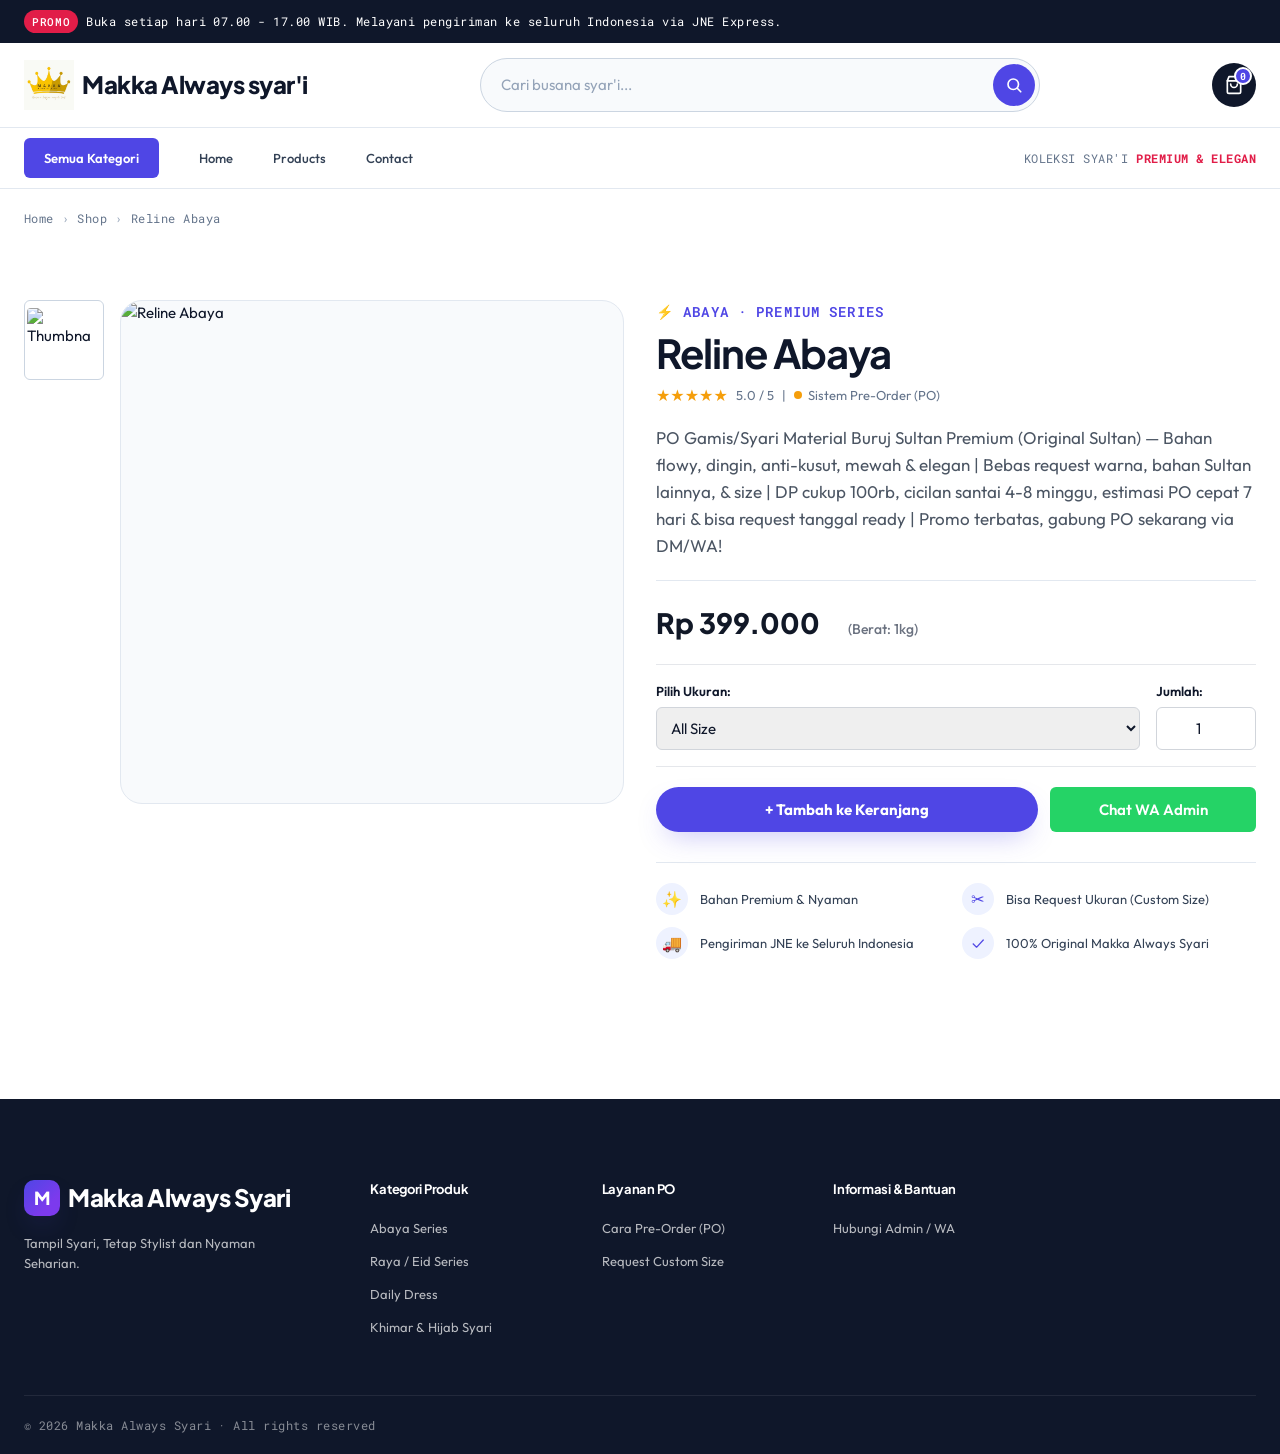
==== detailProduct.html @ d55c7626 "first" ====
<!doctype html>
<html lang="id">

<head>
  <meta charset="utf-8" />
  <meta name="viewport" content="width=device-width, initial-scale=1" />
  <title>Detail Produk — Makka Always Syari</title>
  <meta name="description" content="Koleksi busana syar'i premium dari Makka Always Syari." />
  <meta name="theme-color" content="#4F46E5" />
  <link rel="shortcut icon" href="assets/img/logo.jpg" type="image/x-icon">
  <link rel="preconnect" href="https://fonts.googleapis.com" />
  <link rel="preconnect" href="https://fonts.gstatic.com" crossorigin />
  <link rel="stylesheet"
    href="https://fonts.googleapis.com/css2?family=Plus+Jakarta+Sans:wght@500;600;700;800&family=Outfit:wght@400;500;600;700&family=Roboto+Mono:wght@400;500&display=swap" />
  <link rel="stylesheet" href="assets/css/styles.css" />
</head>

<body>
  <a class="skip-link" href="#main">Skip to content</a>

  <!-- Top utility strip -->
  <div class="utility">
    <div class="container">
      <span class="promo">
        <span class="tag">PROMO</span>
        Buka setiap hari 07.00 - 17.00 WIB. Melayani pengiriman ke seluruh Indonesia via JNE Express.
      </span>
    </div>
  </div>

  <!-- Header -->
  <header class="site-header">
    <div class="container">
      <a href="index.html" class="brand">
        <img src="assets/img/logo.jpg" alt="Logo" style="width: 50px;">
        Makka Always syar'i
      </a>

      <form class="search" role="search" onsubmit="event.preventDefault();">
        <input type="text" placeholder="Cari busana syar'i..." aria-label="Search" />
        <button type="submit" aria-label="Search">
          <svg width="18" height="18" viewBox="0 0 24 24" fill="none" stroke="currentColor" stroke-width="2.2"
            stroke-linecap="round">
            <circle cx="11" cy="11" r="7" />
            <path d="M21 21l-4.3-4.3" />
          </svg>
        </button>
      </form>

      <div class="icon-row">
        <a href="cart.html" class="icon-btn icon-btn--cart" aria-label="Cart">
          <svg width="20" height="20" viewBox="0 0 24 24" fill="none" stroke="currentColor" stroke-width="2"
            stroke-linecap="round" stroke-linejoin="round">
            <path d="M6 2l-2 5v13a2 2 0 0 0 2 2h12a2 2 0 0 0 2-2V7l-2-5z" />
            <path d="M4 7h16" />
            <path d="M16 11a4 4 0 0 1-8 0" />
          </svg>
          <span class="count">0</span>
        </a>
        <button class="nav-toggle" aria-label="Open menu" aria-expanded="false">≡</button>
      </div>
    </div>
  </header>

  <nav class="nav-bar" aria-label="Primary">
    <div class="container">
      <a href="shop.html" class="all-cats">Semua Kategori</a>
      <div class="main-nav">
        <a href="index.html">Home</a>
        <a href="shop.html">Products</a>
        <a href="contact.html">Contact</a>
      </div>
      <span class="nav-cta">KOLEKSI SYAR'I <strong>PREMIUM &amp; ELEGAN</strong></span>
    </div>
  </nav>

  <div class="drawer" id="drawer" aria-hidden="true">
    <div class="drawer-head">
      <a href="index.html" class="brand">Makka Always Syari</a>
      <button class="drawer-close">Close ✕</button>
    </div>
    <a href="index.html">Home</a><a href="shop.html">Products</a><a href="contact.html">Contact</a>
  </div>

  <main id="main">
    <div class="container">
      <div class="crumbs" style="padding-top: var(--s5)">
        <a href="index.html">Home</a> <span class="sep">›</span>
        <a href="shop.html">Shop</a> <span class="sep">›</span>
        <span id="pdpBreadcrumb">Detail Produk</span>
      </div>

      <section class="product-detail" style="display: grid; grid-template-columns: repeat(auto-fit, minmax(300px, 1fr)); gap: 32px; margin-top: 20px;">

        <!-- GALERI FOTO -->
        <div class="gallery">
          <div class="gallery-thumbs" id="pdpThumbs" style="margin-bottom: 12px;">
            <button class="is-active" style="border:1px solid #cbd5e1; background:none; padding:2px; border-radius:6px; cursor:pointer;">
              <img id="thumbImg" src="https://placehold.co/200x200/e2e8f0/475569?text=Makka" alt="Thumbnail" style="width: 64px; height: 64px; object-fit: cover; border-radius: 4px;" />
            </button>
          </div>
          <figure class="gallery-main" style="margin:0;">
            <img id="pdpMainImg" src="https://placehold.co/600x800/e2e8f0/475569?text=Makka+Syari" alt="Produk" style="width: 100%; max-height: 550px; object-fit: cover; border-radius: 8px;" />
          </figure>
        </div>

        <!-- INFORMASI PRODUK -->
        <div class="pdp-info">
          <span class="pdp-cat" id="pdpCategory" style="font-weight: 600; color: #4F46E5; font-size: 14px;">⚡ Busana Syar'i · Premium Series</span>
          <h1 id="pdpTitle" style="margin: 8px 0;">Nama Produk</h1>

          <div class="rating-row" style="display: flex; align-items: center; gap: 8px; margin-bottom: 16px;">
            <span style="color: #f59e0b; font-size: 16px">★★★★★</span>
            <span>5.0 / 5</span>
            <span>|</span>
            <span id="pdpStatus" style="display:inline-flex; align-items:center; gap:6px;">
              Pilihan Terbaik
            </span>
          </div>

          <p class="desc" id="pdpDesc" style="line-height: 1.6; color: #4b5563; margin-bottom: 16px;">Deskripsi produk...</p>

          <div class="price-row" style="margin-bottom: 20px;">
            <span class="now" id="pdpPrice" style="font-size: 28px; font-weight: 800; color: #111827;">Rp 0</span>
            <span id="pdpWeight" style="display: inline-block; margin-left: 12px; font-size: 14px; color: #6b7280; font-weight: 500;">(Berat: 1 kg)</span>
          </div>

          <!-- OPSI PILIHAN PRODUK (SIZE, COLOR, QTY) -->
          <div class="pdp-options" style="border-top: 1px solid #e5e7eb; border-bottom: 1px solid #e5e7eb; padding: 16px 0; margin-bottom: 20px;">
            <div style="display: flex; gap: 16px; flex-wrap: wrap;">
              <!-- Size -->
              <div style="flex: 1; min-width: 120px;">
                <label for="sizeSelect" style="display: block; font-weight: 600; font-size: 13px; margin-bottom: 6px;">Pilih Ukuran:</label>
                <select id="sizeSelect" style="width: 100%; padding: 10px; border-radius: 6px; border: 1px solid #d1d5db;">
                  <option value="All Size">All Size</option>
                  <option value="XS">XS</option>
                  <option value="S">S</option>
                  <option value="M">M</option>
                  <option value="L">L</option>
                  <option value="XL">XL</option>
                  <option value="XXL">XXL</option>
                  <option value="Request Custom Size">Request Custom Size</option>
                </select>
              </div>

              <!-- Qty -->
              <div style="width: 100px;">
                <label for="qtyInput" style="display: block; font-weight: 600; font-size: 13px; margin-bottom: 6px;">Jumlah:</label>
                <input type="number" id="qtyInput" value="1" min="1" max="99" style="width: 100%; padding: 9px; border-radius: 6px; border: 1px solid #d1d5db; text-align: center;">
              </div>
            </div>
          </div>

          <!-- TOMBOL AKSI / KERANJANG & WA -->
          <div class="pdp-cta" style="display: flex; gap: 12px; flex-wrap: wrap;">
            <button id="btnAddToCart" class="btn btn--indigo" style="flex: 2; padding: 14px; font-weight: 700; cursor: pointer;">
              + Tambah ke Keranjang
            </button>
            <a href="#" id="btnDirectWA" target="_blank" class="btn" style="flex: 1; min-width: 140px; text-align: center; padding: 14px; background-color: #25D366; color: white; border-radius: 6px; font-weight: 600; text-decoration: none;">
              Chat WA Admin
            </a>
          </div>

          <!-- KEUNGGULAN PRODUK -->
          <div class="pdp-features" style="margin-top: 30px; display: grid; grid-template-columns: 1fr 1fr; gap: 12px; font-size: 13px; color: #374151;">
            <div class="pf"><span class="ic">✨</span><span>Bahan Premium &amp; Nyaman</span></div>
            <div class="pf"><span class="ic">✂️</span><span>Bisa Request Ukuran (Custom Size)</span></div>
            <div class="pf"><span class="ic">🚚</span><span>Pengiriman JNE ke Seluruh Indonesia</span></div>
            <div class="pf"><span class="ic">✓</span><span>100% Original Makka Always Syari</span></div>
          </div>
        </div>

      </section>
    </div>
  </main>

  <!-- FOOTER -->
  <footer class="site-footer" style="margin-top: 60px;">
    <div class="container">
      <div class="footer-grid">
        <div class="footer-brand">
          <div class="mark"><span class="brand-mark">M</span> Makka Always Syari</div>
          <p>Tampil Syari, Tetap Stylist dan Nyaman Seharian.</p>
        </div>
        <div class="footer-col">
          <h4>Kategori Produk</h4>
          <ul>
            <li><a href="shop.html">Abaya Series</a></li>
            <li><a href="shop.html">Raya / Eid Series</a></li>
            <li><a href="shop.html">Daily Dress</a></li>
            <li><a href="shop.html">Khimar &amp; Hijab Syari</a></li>
          </ul>
        </div>
        <div class="footer-col">
          <h4>Layanan PO</h4>
          <ul>
            <li><a href="#">Cara Pre-Order (PO)</a></li>
            <li><a href="#">Request Custom Size</a></li>
          </ul>
        </div>
        <div class="footer-col">
          <h4>Informasi &amp; Bantuan</h4>
          <ul>
            <li><a href="contact.html">Hubungi Admin / WA</a></li>
          </ul>
        </div>
      </div>
      <div class="footer-bottom">
        <span>© 2026 Makka Always Syari · All rights reserved</span>
      </div>
    </div>
  </footer>

  <script src="assets/js/products.js"></script>
  <script src="assets/js/cart.js"></script>
  <script src="assets/js/main.js" defer></script>

  <script>
    let currentProdData = null;

    function renderProductDetails(prod) {
      if (!prod) return;
      currentProdData = prod;

      // 1. Title & Breadcrumb
      document.title = `${prod.nama_series} — Makka Always Syari`;
      const breadcrumb = document.getElementById('pdpBreadcrumb');
      if (breadcrumb) breadcrumb.innerText = prod.nama_series;

      // 2. Foto Utama & Thumbnail
      const imgUrl = convertDriveUrl(prod.foto);
      const mainImg = document.getElementById('pdpMainImg');
      const thumbImg = document.getElementById('thumbImg');
      if (mainImg) {
        mainImg.src = imgUrl;
        mainImg.alt = prod.nama_series;
      }
      if (thumbImg) {
        thumbImg.src = imgUrl;
      }

      // 3. Nama, Deskripsi, Harga & Berat
      const title = document.getElementById('pdpTitle');
      const cat = document.getElementById('pdpCategory');
      const desc = document.getElementById('pdpDesc');
      const price = document.getElementById('pdpPrice');
      const weight = document.getElementById('pdpWeight');

      if (title) title.innerText = prod.nama_series;
      if (cat) cat.innerText = `⚡ ${prod.kategori ? prod.kategori.toUpperCase() : 'ABAYA'} · Premium Series`;
      if (desc) desc.innerText = prod.deskripsi || "Busana syar'i bermaterial premium yang sangat nyaman, adem, dan anggun untuk dipakai aktivitas harian maupun acara spesial.";
      if (price) price.innerText = formatRupiah(prod.harga);
      if (weight) weight.innerText = `(Berat: ${prod.berat || '1kg'})`;

      // 4. Status PO / Ready
      const status = (prod.status_code || '').toLowerCase();
      const statusEl = document.getElementById('pdpStatus');
      if (statusEl) {
        if (status === 'po' || (prod.deskripsi && prod.deskripsi.toLowerCase().includes('po'))) {
          statusEl.innerHTML = `<span style="width:8px;height:8px;background:#f59e0b;border-radius:999px;display:inline-block"></span> Sistem Pre-Order (PO)`;
        } else {
          statusEl.innerHTML = `<span style="width:8px;height:8px;background:#10b981;border-radius:999px;display:inline-block"></span> Ready Stock`;
        }
      }

      // 5. Update Link Direct Chat WhatsApp
      const adminWA = "6282113145513";
      const textMessage = encodeURIComponent(`Halo Admin Makka Always Syari, saya tertarik dan ingin konsultasi/order produk *${prod.nama_series}* (${formatRupiah(prod.harga)}). Mohon info ketersediaannya. Terima kasih!`);
      const btnDirectWA = document.getElementById('btnDirectWA');
      if (btnDirectWA) {
        btnDirectWA.href = `https://wa.me/${adminWA}?text=${textMessage}`;
      }
    }

    function initProductDetail() {
      const urlParams = new URLSearchParams(window.location.search);
      const productId = urlParams.get('id') || '1';

      // 1. Ambil data produk seketika tanpa loading
      const products = getProductsSync();
      const found = products.find(p => String(p.id) === String(productId));

      if (found) {
        renderProductDetails(found);
      } else {
        document.querySelector('#main .container').innerHTML = `
          <div style="text-align:center; padding: 80px 0;">
            <h2>Maaf, Produk Tidak Ditemukan!</h2>
            <a href="shop.html" class="btn btn--indigo" style="margin-top:20px; display:inline-block;">Kembali ke Katalog</a>
          </div>
        `;
        return;
      }

      // 2. Background sync dari Google Sheets
      fetchProductsRealtime((freshList) => {
        const freshFound = freshList.find(p => String(p.id) === String(productId));
        if (freshFound) {
          renderProductDetails(freshFound);
        }
      });
    }

    // Tombol Tambah ke Keranjang
    document.getElementById('btnAddToCart').addEventListener('click', () => {
      if (!currentProdData) {
        alert("Data produk belum siap, silakan coba beberapa saat lagi.");
        return;
      }

      const selectedSize = document.getElementById('sizeSelect')?.value || 'All Size';
      const selectedQty = parseInt(document.getElementById('qtyInput')?.value) || 1;

      addToCart(currentProdData, selectedQty, selectedSize, 'Standard');
    });

    document.addEventListener('DOMContentLoaded', initProductDetail);
  </script>
</body>

</html>
---- assets/css/styles.css ----
/* =============================================================
   SPRYLO — Tech &amp; Gadgets Ecommerce HTML Template
   White surface · indigo primary · multi-color bento product cards
   ============================================================= */

/* ---------- Tokens ---------- */
:root {
  /* surfaces */
  --paper:        #FFFFFF;
  --bg:           #F8FAFC;
  --bg-soft:      #F1F5F9;
  --bg-deep:      #E2E8F0;

  /* ink */
  --ink:          #0F172A;
  --ink-soft:     #334155;
  --ink-mute:     #64748B;
  --ink-faint:    #94A3B8;

  /* primary indigo */
  --indigo:       #4F46E5;
  --indigo-deep:  #3730A3;
  --indigo-soft:  #EEF2FF;
  --indigo-line:  #C7D2FE;

  /* card colors (multi-color bento) */
  --card-blue:    #1E2A78;
  --card-blue-2:  #2B3FB7;
  --card-purple:  #7C3AED;
  --card-purple-2:#C026D3;
  --card-orange:  #F97316;
  --card-orange-2:#EA580C;
  --card-green:   #16A34A;
  --card-green-2: #15803D;
  --card-black:   #0A0A0A;

  /* support */
  --rose:         #E11D48;
  --emerald:      #10B981;
  --amber:        #F59E0B;
  --rule:         #E2E8F0;
  --rule-strong:  #CBD5E1;

  /* semantic */
  --accent:       var(--indigo);
  --accent-deep:  var(--indigo-deep);
  --accent-soft:  var(--indigo-soft);
  --fg:           var(--ink);
  --fg-soft:      var(--ink-soft);
  --fg-mute:      var(--ink-mute);

  /* type */
  --ff-display:   'Plus Jakarta Sans', system-ui, -apple-system, 'Segoe UI', sans-serif;
  --ff-body:      'Outfit', system-ui, -apple-system, 'Segoe UI', sans-serif;
  --ff-mono:      'Roboto Mono', ui-monospace, 'SF Mono', Menlo, monospace;

  --text-xs:      12px;
  --text-sm:      13px;
  --text-base:    15px;
  --text-md:      17px;
  --text-lg:      20px;
  --text-xl:      24px;
  --text-2xl:     32px;
  --text-3xl:     40px;
  --text-display: clamp(1.75rem, 1rem + 2.4vw, 3.25rem);
  --text-hero:    clamp(2rem, 1.2rem + 3vw, 3.75rem);

  /* spacing */
  --s1: 4px; --s2: 8px; --s3: 12px; --s4: 16px; --s5: 20px;
  --s6: 28px; --s7: 40px; --s8: 56px; --s9: 80px; --s10: 112px;

  /* layout */
  --container:    1280px;
  --container-pad: 24px;

  /* radii */
  --r-sm: 6px;
  --r:    14px;
  --r-lg: 22px;
  --r-xl: 28px;

  /* shadow */
  --shadow-sm:   0 1px 2px rgba(15,23,42,0.06);
  --shadow:      0 6px 18px -8px rgba(15,23,42,0.16), 0 2px 4px -2px rgba(15,23,42,0.06);
  --shadow-lg:   0 24px 60px -28px rgba(15,23,42,0.30), 0 8px 16px -10px rgba(15,23,42,0.08);
  --shadow-indigo: 0 12px 28px -10px rgba(79,70,229,0.35);

  /* motion */
  --ease: cubic-bezier(0.22, 1, 0.36, 1);
}

/* ---------- Reset ---------- */
*, *::before, *::after { box-sizing: border-box; }
html {
  scroll-behavior: smooth;
  -webkit-text-size-adjust: 100%;
  background: var(--paper);
  overflow-x: hidden;
  max-width: 100vw;
}
body {
  margin: 0;
  font-family: var(--ff-body);
  font-size: var(--text-base);
  line-height: 1.55;
  color: var(--fg);
  background: var(--paper);
  -webkit-font-smoothing: antialiased;
  text-rendering: optimizeLegibility;
  overflow-x: hidden;
  max-width: 100vw;
  position: relative;
}
h1, h2, h3, h4, h5 {
  margin: 0;
  font-family: var(--ff-display);
  font-weight: 700;
  letter-spacing: -0.02em;
  color: var(--fg);
}
p { margin: 0; }
img, svg { display: block; max-width: 100%; }
img { height: auto; }
a { color: inherit; text-decoration: none; transition: color 180ms var(--ease); }
a:hover { color: var(--indigo); }
button { font: inherit; border: 0; background: transparent; cursor: pointer; color: inherit; }
ul, ol { margin: 0; padding: 0; list-style: none; }
input, select, textarea { font: inherit; color: inherit; }
::selection { background: var(--indigo); color: var(--paper); }

.skip-link {
  position: absolute; top: -100px; left: var(--s4);
  background: var(--ink); color: var(--paper);
  padding: var(--s2) var(--s4); border-radius: var(--r-sm); z-index: 1000;
}
.skip-link:focus { top: var(--s4); }

/* ---------- Container ---------- */
.container {
  max-width: var(--container);
  margin: 0 auto;
  padding: 0 var(--container-pad);
  width: 100%;
}

/* ---------- Utility bar (top thin strip) ---------- */
.utility {
  background: var(--ink);
  color: var(--paper);
  font-family: var(--ff-mono);
  font-size: var(--text-xs);
  letter-spacing: 0.04em;
}
.utility .container {
  display: flex; justify-content: space-between; align-items: center;
  padding-top: 10px; padding-bottom: 10px;
  flex-wrap: wrap; gap: var(--s3);
}
.utility .promo { display: inline-flex; align-items: center; gap: var(--s2); }
.utility .promo .tag {
  background: var(--rose); padding: 3px 8px; border-radius: 999px;
  font-weight: 500; font-size: 11px; letter-spacing: 0.06em;
}
.utility .links { display: inline-flex; gap: var(--s5); color: rgba(255,255,255,0.7); }
.utility .links a:hover { color: var(--paper); }

/* ---------- Top header (logo + search + icons) ---------- */
.site-header {
  background: var(--paper);
  border-bottom: 1px solid var(--rule);
  position: sticky; top: 0; z-index: 60;
}
.site-header .container {
  display: grid;
  grid-template-columns: auto 1fr auto;
  gap: var(--s7);
  align-items: center;
  height: 84px;
}
.brand {
  display: inline-flex; align-items: center; gap: var(--s2);
  font-family: var(--ff-display);
  font-weight: 800; font-size: 24px;
  letter-spacing: -0.02em;
  color: var(--ink);
}
.brand-mark {
  width: 36px; height: 36px;
  border-radius: 10px;
  background: linear-gradient(135deg, var(--indigo), var(--card-purple) 70%);
  display: inline-grid; place-items: center;
  color: var(--paper); font-weight: 800; font-size: 18px;
  box-shadow: var(--shadow-indigo);
}

.search {
  position: relative;
  max-width: 560px; width: 100%;
  margin: 0 auto;
}
.search input {
  width: 100%;
  padding: 14px 56px 14px 20px;
  border: 1px solid var(--rule-strong);
  border-radius: 999px;
  background: var(--bg);
  font-size: var(--text-base);
  transition: border-color 180ms var(--ease), background 180ms var(--ease);
}
.search input::placeholder { color: var(--ink-faint); }
.search input:focus {
  outline: 0;
  background: var(--paper);
  border-color: var(--indigo);
  box-shadow: 0 0 0 4px rgba(79,70,229,0.12);
}
.search button {
  position: absolute; right: 5px; top: 50%;
  transform: translateY(-50%);
  width: 42px; height: 42px;
  background: var(--indigo); color: var(--paper);
  border-radius: 999px;
  display: grid; place-items: center;
  transition: background 180ms var(--ease);
}
.search button:hover { background: var(--indigo-deep); }

.icon-row { display: inline-flex; gap: var(--s2); align-items: center; }
.icon-btn {
  position: relative;
  width: 44px; height: 44px;
  border-radius: 999px;
  display: grid; place-items: center;
  color: var(--ink);
  background: var(--bg);
  transition: background 180ms var(--ease), color 180ms var(--ease);
}
.icon-btn:hover { background: var(--indigo-soft); color: var(--indigo); }
.icon-btn .count {
  position: absolute; top: 4px; right: 4px;
  min-width: 18px; height: 18px; padding: 0 4px;
  background: var(--indigo); color: var(--paper);
  font-family: var(--ff-mono); font-size: 10px; font-weight: 600;
  border-radius: 999px; display: grid; place-items: center;
  border: 2px solid var(--paper);
}
.icon-btn--cart { background: var(--ink); color: var(--paper); }
.icon-btn--cart:hover { background: var(--indigo); color: var(--paper); }

/* ---------- Category nav bar ---------- */
.nav-bar {
  background: var(--paper);
  border-bottom: 1px solid var(--rule);
  position: sticky; top: 84px; z-index: 55;
}
.nav-bar .container {
  display: flex; align-items: center; gap: var(--s7);
  height: 60px; flex-wrap: wrap;
}
.all-cats {
  display: inline-flex; align-items: center; gap: var(--s2);
  background: var(--indigo);
  color: var(--paper);
  padding: 10px 20px;
  border-radius: var(--r-sm);
  font-weight: 600; font-size: var(--text-sm);
  transition: background 180ms var(--ease);
}
.all-cats:hover { background: var(--indigo-deep); color: var(--paper); }
.main-nav { display: flex; gap: var(--s7); margin-right: auto; }
.main-nav a {
  font-weight: 500; font-size: var(--text-sm);
  color: var(--fg-soft);
  display: inline-flex; align-items: center; gap: var(--s1);
  padding: 6px 0;
}
.main-nav a[aria-current="page"] { color: var(--indigo); }
.main-nav a:hover { color: var(--indigo); }
.nav-cta {
  display: inline-flex; align-items: center; gap: var(--s2);
  font-family: var(--ff-mono); font-size: var(--text-xs);
  letter-spacing: 0.04em;
  color: var(--fg-mute);
}
.nav-cta strong { color: var(--rose); font-weight: 700; }
.nav-toggle {
  display: none; padding: 8px;
  font-size: 22px; color: var(--ink);
}

/* ---------- Buttons ---------- */
.btn {
  display: inline-flex; align-items: center; justify-content: center; gap: var(--s2);
  padding: 12px 22px;
  border-radius: 999px;
  font-family: var(--ff-body); font-weight: 600;
  font-size: var(--text-sm); line-height: 1;
  transition: background 180ms var(--ease), color 180ms var(--ease), transform 180ms var(--ease), box-shadow 180ms var(--ease);
  white-space: nowrap;
  border: 1px solid transparent;
  cursor: pointer;
}
.btn--indigo { background: var(--indigo); color: var(--paper); box-shadow: var(--shadow-indigo); }
.btn--indigo:hover { background: var(--indigo-deep); color: var(--paper); transform: translateY(-1px); }
.btn--ink { background: var(--ink); color: var(--paper); }
.btn--ink:hover { background: var(--indigo); color: var(--paper); }
.btn--paper { background: var(--paper); color: var(--ink); }
.btn--paper:hover { background: var(--ink); color: var(--paper); }
.btn--ghost { background: transparent; color: var(--ink); border-color: var(--rule-strong); }
.btn--ghost:hover { background: var(--ink); color: var(--paper); border-color: var(--ink); }
.btn--sm { padding: 8px 14px; font-size: var(--text-xs); }
.btn--block { width: 100%; }
.btn--pill-ghost-onDark {
  background: transparent; color: var(--paper);
  border-color: rgba(255,255,255,0.3);
}
.btn--pill-ghost-onDark:hover { background: var(--paper); color: var(--ink); border-color: var(--paper); }

/* ---------- Bento HERO ---------- */
.hero {
  padding: var(--s7) 0 var(--s8);
  background: var(--paper);
}
.bento {
  display: grid;
  grid-template-columns: 2.2fr 1fr;
  grid-template-rows: 1fr 1fr auto;
  gap: var(--s4);
}
.bento-card {
  position: relative;
  border-radius: var(--r-lg);
  padding: var(--s7);
  overflow: hidden;
  isolation: isolate;
  display: flex;
  flex-direction: column;
  justify-content: space-between;
  min-height: 280px;
  transition: transform 300ms var(--ease), box-shadow 300ms var(--ease);
}
.bento-card:hover { transform: translateY(-4px); box-shadow: var(--shadow-lg); }
.bento-card .eyebrow {
  display: inline-flex; align-items: center; gap: 8px;
  font-family: var(--ff-mono);
  font-size: 11px; letter-spacing: 0.14em; text-transform: uppercase;
  opacity: 0.82;
  position: relative; z-index: 2;
}
.bento-card h2, .bento-card h3, .bento-card p, .bento-card .shop-now, .bento-card .btn {
  position: relative; z-index: 2;
}
.bento-card h2, .bento-card h3 {
  color: inherit;
  margin: var(--s3) 0 var(--s4);
}
.bento-card p {
  font-size: var(--text-sm);
  line-height: 1.6;
  opacity: 0.86;
  max-width: 38ch;
  margin-bottom: var(--s5);
}
.bento-card .shop-now {
  display: inline-flex; align-items: center; gap: 8px;
  font-weight: 600; font-size: var(--text-sm);
  padding-bottom: 4px;
  border-bottom: 1.5px solid currentColor;
  align-self: flex-start;
  transition: gap 180ms var(--ease);
}
.bento-card .shop-now:hover { gap: 14px; }
.bento-card img.product {
  position: absolute;
  pointer-events: none;
  filter: drop-shadow(0 20px 30px rgba(0,0,0,0.35));
}
.bento-card .sparkle {
  position: absolute; inset: 0;
  background-image:
    radial-gradient(circle at 20% 30%, rgba(255,255,255,0.18) 0, transparent 35%),
    radial-gradient(circle at 75% 70%, rgba(255,255,255,0.10) 0, transparent 40%);
  pointer-events: none;
}

.bento-card--lg {
  grid-row: 1 / span 2;
  grid-column: 1;
  background: linear-gradient(135deg, var(--card-blue), var(--card-blue-2));
  color: var(--paper);
  min-height: 540px;
  padding: var(--s8);
}
.bento-card--lg > div {
  position: relative;
  z-index: 2;
  max-width: 50%;
}
.bento-card--lg h2 {
  font-size: clamp(1.75rem, 1rem + 2vw, 2.75rem);
  line-height: 1.04;
  letter-spacing: -0.025em;
  font-weight: 800;
  max-width: 14ch;
}
.bento-card--lg p { max-width: 32ch; font-size: var(--text-sm); }
.bento-card--lg img.product {
  right: -30px; bottom: -20px; top: auto; transform: none;
  width: 50%; max-width: 440px;
  filter: drop-shadow(0 30px 50px rgba(0,0,0,0.45));
}
.bento-card--lg .dots {
  display: inline-flex; gap: 6px;
  margin-top: var(--s4);
}
.bento-card--lg .dots span {
  width: 22px; height: 4px; border-radius: 999px;
  background: rgba(255,255,255,0.3);
}
.bento-card--lg .dots span.active { background: var(--paper); width: 28px; }

.bento-card--purple {
  background: linear-gradient(135deg, var(--card-purple) 0%, var(--card-purple-2) 70%, #9333EA 100%);
  color: var(--paper);
  grid-column: 2;
  grid-row: 1;
  min-height: 260px;
}
.bento-card--purple img.product {
  right: -10px; bottom: -10px; width: 60%; max-width: 200px;
}

.bento-card--teal {
  background: linear-gradient(135deg, #0E7490 0%, #0891B2 60%, #06B6D4 100%);
  color: var(--paper);
  grid-column: 2;
  grid-row: 2;
  min-height: 260px;
}
.bento-card--teal img.product {
  right: -10px; bottom: -10px; width: 62%; max-width: 220px;
}

.bento-row {
  grid-column: 1 / -1;
  grid-row: 3;
  display: grid;
  grid-template-columns: repeat(3, 1fr);
  gap: var(--s4);
}
.bento-card--orange {
  background: linear-gradient(135deg, var(--card-orange), var(--card-orange-2));
  color: var(--paper);
  min-height: 240px;
}
.bento-card--orange img.product {
  right: 0; bottom: 0; width: 55%; max-width: 180px;
}
.bento-card--green {
  background: linear-gradient(135deg, var(--card-green), var(--card-green-2));
  color: var(--paper);
  min-height: 240px;
}
.bento-card--green img.product {
  right: 0; bottom: 0; width: 56%; max-width: 200px;
}
.bento-card--black {
  background: linear-gradient(135deg, var(--card-black), #1F1F1F);
  color: var(--paper);
  min-height: 240px;
}
.bento-card--black img.product {
  right: 0; bottom: 0; width: 50%; max-width: 180px;
}

/* ---------- Section base ---------- */
.section {
  padding: var(--s9) 0;
}
.section-head {
  display: flex; justify-content: space-between; align-items: end;
  flex-wrap: wrap; gap: var(--s4);
  margin-bottom: var(--s6);
}
.section-head h2 {
  font-size: var(--text-2xl);
  letter-spacing: -0.02em;
}
.section-head .view-all {
  font-weight: 600; font-size: var(--text-sm);
  display: inline-flex; align-items: center; gap: 6px;
  color: var(--indigo);
}
.section-head .view-all:hover { gap: 12px; }

/* ---------- Tabs (category filter) ---------- */
.tabs {
  display: flex; gap: var(--s6);
  margin-bottom: var(--s6);
  border-bottom: 1px solid var(--rule);
}
.tab {
  font-weight: 600; font-size: var(--text-sm);
  color: var(--fg-mute);
  padding: 12px 0;
  position: relative;
  cursor: pointer;
}
.tab.is-active { color: var(--indigo); }
.tab.is-active::after {
  content: '';
  position: absolute; left: 0; right: 0; bottom: -1px;
  height: 2px; background: var(--indigo); border-radius: 2px;
}

/* ---------- Product card ---------- */
.products {
  display: grid;
  grid-template-columns: repeat(5, minmax(0, 1fr));
  gap: var(--s4);
}
.product-card {
  background: var(--paper);
  border: 1px solid var(--rule);
  border-radius: var(--r);
  padding: var(--s4);
  display: flex; flex-direction: column;
  position: relative;
  transition: border-color 200ms var(--ease), box-shadow 200ms var(--ease), transform 200ms var(--ease);
}
.product-card:hover {
  border-color: var(--indigo-line);
  box-shadow: var(--shadow);
  transform: translateY(-3px);
}
.product-card .img-wrap {
  position: relative;
  aspect-ratio: 1 / 1;
  background: var(--bg);
  border-radius: var(--r-sm);
  overflow: hidden;
  margin-bottom: var(--s4);
}
.product-card .img-wrap img {
  width: 100%; height: 100%; object-fit: cover;
  transition: transform 500ms var(--ease);
}
.product-card:hover .img-wrap img { transform: scale(1.06); }
.product-card .badge {
  position: absolute; top: 10px; left: 10px;
  background: var(--card-green); color: var(--paper);
  font-family: var(--ff-mono); font-size: 10px;
  letter-spacing: 0.05em;
  padding: 4px 10px; border-radius: 4px;
  font-weight: 600;
}
.product-card .badge--sale { background: var(--rose); }
.product-card .wishlist {
  position: absolute; top: 10px; right: 10px;
  width: 32px; height: 32px;
  background: var(--paper);
  border-radius: 999px;
  display: grid; place-items: center;
  box-shadow: var(--shadow-sm);
  color: var(--ink);
  opacity: 0; transition: opacity 200ms var(--ease), color 180ms var(--ease);
}
.product-card:hover .wishlist { opacity: 1; }
.product-card .wishlist:hover { color: var(--rose); }
.product-card .stock {
  display: inline-flex; align-items: center; gap: 4px;
  font-family: var(--ff-mono); font-size: 11px;
  letter-spacing: 0.04em;
  color: var(--fg-mute);
  margin-bottom: 4px;
}
.product-card .stock .dot {
  width: 6px; height: 6px; border-radius: 999px;
  background: var(--emerald);
}
.product-card .name {
  font-family: var(--ff-display);
  font-weight: 600; font-size: var(--text-sm);
  color: var(--ink);
  margin-bottom: 4px;
  line-height: 1.3;
}
.product-card .price {
  display: flex; align-items: baseline; gap: 8px;
  margin-bottom: var(--s2);
}
.product-card .price .now {
  font-family: var(--ff-display);
  font-weight: 700; font-size: var(--text-md);
  color: var(--ink);
}
.product-card .price .was {
  font-family: var(--ff-mono); font-size: 12px;
  color: var(--ink-faint); text-decoration: line-through;
}
.product-card .stars {
  display: inline-flex; gap: 1px;
  color: var(--amber);
  font-size: 13px;
}
.product-card .stars .count {
  font-family: var(--ff-mono); font-size: 11px;
  color: var(--fg-mute); margin-left: 6px;
}
.product-card .btn {
  margin-top: var(--s3);
  width: 100%; justify-content: center;
  border-radius: var(--r-sm);
  padding: 10px;
  background: var(--bg); color: var(--ink);
}
.product-card .btn:hover { background: var(--indigo); color: var(--paper); }

/* ---------- Discount banner (2-up) ---------- */
.discount-row {
  display: grid;
  grid-template-columns: 1fr 1fr;
  gap: var(--s4);
}
.discount-card {
  position: relative;
  border-radius: var(--r-lg);
  padding: var(--s7);
  min-height: 260px;
  display: flex; flex-direction: column; justify-content: center;
  overflow: hidden;
  color: var(--paper);
}
.discount-card--watch {
  background: linear-gradient(135deg, #0F172A, #1E293B);
}
.discount-card--airpods {
  background: linear-gradient(135deg, #7C3AED, #A855F7);
}
.discount-card h3 {
  color: inherit;
  font-size: var(--text-2xl);
  line-height: 1.1;
  margin-bottom: var(--s2);
}
.discount-card h3 .pct {
  display: block;
  font-size: var(--text-3xl);
  color: var(--amber);
  font-weight: 800;
}
.discount-card .meta {
  font-family: var(--ff-mono); font-size: var(--text-xs);
  letter-spacing: 0.08em; opacity: 0.7; margin-bottom: var(--s5);
}
.discount-card .shop-now { color: var(--paper); align-self: flex-start; }
.discount-card img.product {
  position: absolute;
  right: -10px; bottom: -10px;
  width: 50%; max-width: 240px;
  filter: drop-shadow(0 20px 30px rgba(0,0,0,0.4));
}

/* ---------- Categories grid (round tiles) ---------- */
.cats-grid {
  display: grid;
  grid-template-columns: repeat(5, 1fr);
  gap: var(--s4);
}
.cat-tile {
  background: var(--paper);
  border: 1px solid var(--rule);
  border-radius: var(--r);
  padding: var(--s5);
  text-align: center;
  transition: border-color 200ms var(--ease), transform 200ms var(--ease), background 200ms var(--ease);
}
.cat-tile:hover {
  border-color: var(--indigo-line);
  transform: translateY(-3px);
  background: var(--indigo-soft);
  color: var(--ink);
}
.cat-tile .pic {
  width: 80px; height: 80px;
  margin: 0 auto var(--s3);
  background: var(--bg);
  border-radius: 999px;
  overflow: hidden;
  display: grid; place-items: center;
}
.cat-tile .pic img { width: 100%; height: 100%; object-fit: cover; }
.cat-tile .name {
  font-family: var(--ff-display);
  font-weight: 700; font-size: var(--text-sm);
  color: var(--ink);
}
.cat-tile .count {
  font-family: var(--ff-mono); font-size: 11px;
  color: var(--fg-mute);
  margin-top: 4px;
}

/* ---------- Compact product row (4-up small cards) ---------- */
.compact-row {
  display: grid;
  grid-template-columns: repeat(4, 1fr);
  gap: var(--s4);
}
.compact-card {
  background: var(--paper);
  border: 1px solid var(--rule);
  border-radius: var(--r);
  padding: var(--s4);
  display: grid;
  grid-template-columns: 76px 1fr;
  gap: var(--s4);
  align-items: center;
  transition: border-color 200ms var(--ease);
}
.compact-card:hover { border-color: var(--indigo-line); }
.compact-card .pic {
  width: 76px; height: 76px;
  background: var(--bg);
  border-radius: var(--r-sm);
  overflow: hidden;
}
.compact-card .pic img { width: 100%; height: 100%; object-fit: cover; }
.compact-card .stock {
  font-family: var(--ff-mono); font-size: 10px;
  color: var(--fg-mute); display: inline-flex; align-items: center; gap: 4px;
  margin-bottom: 4px;
}
.compact-card .name {
  font-family: var(--ff-display); font-weight: 600; font-size: var(--text-sm);
  color: var(--ink); line-height: 1.2; margin-bottom: 4px;
}
.compact-card .price {
  font-family: var(--ff-display); font-weight: 700;
  color: var(--ink); font-size: var(--text-sm);
  margin-bottom: 6px;
}
.compact-card .btn {
  padding: 6px 10px; font-size: 11px;
  border-radius: var(--r-sm);
  background: var(--indigo); color: var(--paper);
  width: 100%;
}
.compact-card .btn:hover { background: var(--indigo-deep); }

/* ---------- Brand strip ---------- */
.brands {
  background: var(--paper);
  border-top: 1px solid var(--rule);
  border-bottom: 1px solid var(--rule);
  padding: var(--s7) 0;
}
.brand-row {
  display: flex; justify-content: space-around; align-items: center;
  flex-wrap: wrap; gap: var(--s7);
}
.brand-row .brand-logo {
  font-family: var(--ff-display);
  font-weight: 800; font-size: var(--text-xl);
  letter-spacing: -0.02em;
  color: var(--ink-faint);
  transition: color 200ms var(--ease);
  text-transform: uppercase;
}
.brand-row .brand-logo:hover { color: var(--ink); }

/* ---------- Newsletter banner ---------- */
.newsletter {
  background: linear-gradient(135deg, var(--indigo) 0%, var(--card-purple) 100%);
  border-radius: var(--r-xl);
  padding: var(--s8) var(--s7);
  color: var(--paper);
  position: relative; overflow: hidden;
  margin: var(--s8) 0;
}
.newsletter::before {
  content: '';
  position: absolute; inset: 0;
  background-image:
    radial-gradient(circle at 80% 20%, rgba(255,255,255,0.18) 0, transparent 40%),
    radial-gradient(circle at 10% 80%, rgba(255,255,255,0.10) 0, transparent 50%);
  pointer-events: none;
}
.newsletter-grid {
  display: grid;
  grid-template-columns: 1fr 1fr;
  gap: var(--s7);
  align-items: center;
  position: relative;
}
.newsletter h2 {
  color: var(--paper);
  font-size: var(--text-display);
  line-height: 1.05;
  letter-spacing: -0.025em;
  max-width: 16ch;
}
.newsletter h2 strong { color: var(--amber); font-weight: 800; }
.newsletter p {
  color: rgba(255,255,255,0.86);
  font-size: var(--text-md);
  margin-top: var(--s3);
  max-width: 38ch;
}
.newsletter-form {
  display: flex; gap: var(--s2);
  background: rgba(255,255,255,0.96);
  padding: 6px;
  border-radius: 999px;
  align-items: center;
}
.newsletter-form input {
  flex: 1; border: 0;
  background: transparent;
  padding: 12px 18px;
  font-size: var(--text-base);
  color: var(--ink);
  outline: 0;
}
.newsletter-form input::placeholder { color: var(--ink-faint); }
.newsletter-form .btn { background: var(--ink); color: var(--paper); border-radius: 999px; }
.newsletter-form .btn:hover { background: var(--indigo-deep); }

/* ---------- Footer ---------- */
.site-footer {
  background: var(--ink);
  color: var(--paper);
  padding: var(--s9) 0 var(--s5);
}
.footer-grid {
  display: grid;
  grid-template-columns: 1.6fr 1fr 1fr 1fr 1fr;
  gap: var(--s7);
  padding-bottom: var(--s8);
  border-bottom: 1px solid rgba(255,255,255,0.08);
}
.footer-brand .mark {
  display: inline-flex; align-items: center; gap: var(--s2);
  font-family: var(--ff-display);
  font-weight: 800; font-size: 24px;
  letter-spacing: -0.02em;
  color: var(--paper);
  margin-bottom: var(--s4);
}
.footer-brand p { color: rgba(255,255,255,0.7); max-width: 32ch; line-height: 1.6; font-size: var(--text-sm); }
.footer-col h4 {
  font-family: var(--ff-display);
  font-weight: 700; font-size: var(--text-sm);
  color: var(--paper);
  margin-bottom: var(--s4);
}
.footer-col ul { display: grid; gap: 10px; }
.footer-col a {
  color: rgba(255,255,255,0.7);
  font-size: var(--text-sm);
}
.footer-col a:hover { color: var(--paper); }
.footer-bottom {
  display: flex; justify-content: space-between; align-items: center;
  flex-wrap: wrap; gap: var(--s3);
  padding-top: var(--s5);
  font-family: var(--ff-mono); font-size: var(--text-xs);
  letter-spacing: 0.04em;
  color: rgba(255,255,255,0.5);
}
.socials { display: inline-flex; gap: var(--s2); }
.socials a {
  width: 36px; height: 36px;
  display: grid; place-items: center;
  border-radius: 999px;
  background: rgba(255,255,255,0.08);
  color: var(--paper);
  transition: background 180ms var(--ease);
}
.socials a:hover { background: var(--indigo); }

/* ---------- Mobile drawer ---------- */
.drawer {
  position: fixed; inset: 0;
  background: var(--paper);
  z-index: 100;
  transform: translateX(100%);
  transition: transform 320ms var(--ease);
  display: flex; flex-direction: column;
  padding: var(--s7) var(--s5);
  gap: var(--s4);
  visibility: hidden;
  overflow-y: auto;
}
.drawer.is-open { transform: translateX(0); visibility: visible; }
.drawer .drawer-head {
  display: flex; justify-content: space-between; align-items: center;
  margin-bottom: var(--s4);
}
.drawer a {
  font-family: var(--ff-display);
  font-weight: 700; font-size: var(--text-xl);
  color: var(--ink);
  padding: 12px 0;
  border-bottom: 1px solid var(--rule);
}
.drawer a:hover { color: var(--indigo); }
.drawer .drawer-close {
  font-family: var(--ff-mono);
  font-size: var(--text-xs);
  letter-spacing: 0.1em;
  color: var(--ink-mute);
  padding: var(--s2) var(--s3);
  border: 1px solid var(--rule);
  border-radius: var(--r-sm);
}

/* ---------- Page head (inner pages) ---------- */
.page-head {
  background: var(--paper);
  padding: var(--s7) 0 var(--s6);
  border-bottom: 1px solid var(--rule);
}
.crumbs {
  font-family: var(--ff-mono);
  font-size: var(--text-xs);
  color: var(--fg-mute);
  letter-spacing: 0.04em;
  display: inline-flex; align-items: center; gap: 8px;
  margin-bottom: var(--s3);
}
.crumbs a { color: var(--fg-mute); }
.crumbs a:hover { color: var(--indigo); }
.crumbs .sep { color: var(--ink-faint); }
.page-head h1 {
  font-size: var(--text-3xl);
  letter-spacing: -0.025em;
  max-width: 24ch;
}
.page-head p {
  font-size: var(--text-md);
  color: var(--fg-soft);
  max-width: 60ch;
  margin-top: var(--s3);
}

/* ---------- Shop layout (sidebar + grid) ---------- */
.shop-layout {
  display: grid;
  grid-template-columns: 260px 1fr;
  gap: var(--s7);
}
.filters {
  background: var(--paper);
  border: 1px solid var(--rule);
  border-radius: var(--r);
  padding: var(--s5);
  position: sticky;
  top: 160px;
  align-self: start;
  max-height: calc(100vh - 200px);
  overflow-y: auto;
}
.filters h3 {
  font-size: var(--text-sm);
  font-weight: 700;
  text-transform: uppercase;
  letter-spacing: 0.06em;
  color: var(--fg-mute);
  margin-bottom: var(--s3);
}
.filter-block {
  padding-bottom: var(--s5);
  margin-bottom: var(--s5);
  border-bottom: 1px solid var(--rule);
}
.filter-block:last-child { border-bottom: 0; margin-bottom: 0; padding-bottom: 0; }
.filter-block label {
  display: flex; align-items: center; gap: var(--s2);
  padding: 6px 0;
  font-size: var(--text-sm);
  color: var(--fg-soft);
  cursor: pointer;
}
.filter-block label:hover { color: var(--indigo); }
.filter-block label input { accent-color: var(--indigo); }
.filter-block label .ct {
  margin-left: auto;
  font-family: var(--ff-mono); font-size: 11px;
  color: var(--ink-faint);
}
.range-bar { height: 4px; background: var(--rule); border-radius: 999px; position: relative; margin: var(--s4) 0; }
.range-bar::after {
  content: ''; position: absolute; left: 10%; right: 30%; top: 0; bottom: 0;
  background: var(--indigo); border-radius: 999px;
}
.shop-toolbar {
  display: flex; justify-content: space-between; align-items: center;
  margin-bottom: var(--s5);
  flex-wrap: wrap; gap: var(--s3);
}
.shop-toolbar .count {
  font-family: var(--ff-mono); font-size: var(--text-xs);
  color: var(--fg-mute);
  letter-spacing: 0.04em;
}
.shop-toolbar select {
  padding: 8px 14px;
  border: 1px solid var(--rule-strong);
  border-radius: var(--r-sm);
  background: var(--paper);
  font-size: var(--text-sm);
}
.shop-grid {
  display: grid;
  grid-template-columns: repeat(3, 1fr);
  gap: var(--s4);
}
.pagination {
  display: flex; justify-content: center; gap: 6px;
  margin-top: var(--s7);
}
.pagination .pg {
  width: 40px; height: 40px;
  display: grid; place-items: center;
  border-radius: var(--r-sm);
  background: var(--paper);
  border: 1px solid var(--rule);
  font-family: var(--ff-mono); font-size: var(--text-sm);
  color: var(--fg-soft);
}
.pagination .pg.is-active { background: var(--indigo); color: var(--paper); border-color: var(--indigo); }
.pagination .pg:hover:not(.is-active) { border-color: var(--indigo-line); color: var(--indigo); }

/* ---------- Product detail ---------- */
.product-detail {
  display: grid;
  grid-template-columns: 1.1fr 1fr;
  gap: var(--s8);
  padding: var(--s7) 0 var(--s9);
}
.gallery {
  display: grid;
  grid-template-columns: 80px 1fr;
  gap: var(--s4);
}
.gallery-thumbs { display: grid; gap: var(--s2); }
.gallery-thumbs button {
  aspect-ratio: 1 / 1;
  border-radius: var(--r-sm);
  border: 1px solid var(--rule);
  overflow: hidden;
  background: var(--bg);
  padding: 0;
  cursor: pointer;
}
.gallery-thumbs button.is-active { border-color: var(--indigo); }
.gallery-thumbs img { width: 100%; height: 100%; object-fit: cover; }
.gallery-main {
  border: 1px solid var(--rule);
  border-radius: var(--r-lg);
  overflow: hidden;
  background: var(--bg);
  aspect-ratio: 4 / 4;
}
.gallery-main img { width: 100%; height: 100%; object-fit: cover; }

.pdp-info .pdp-cat {
  font-family: var(--ff-mono); font-size: var(--text-xs);
  letter-spacing: 0.08em; text-transform: uppercase;
  color: var(--indigo);
  margin-bottom: var(--s2);
}
.pdp-info h1 {
  font-size: var(--text-3xl);
  letter-spacing: -0.025em;
  line-height: 1.1;
  margin-bottom: var(--s3);
}
.pdp-info .rating-row {
  display: inline-flex; gap: var(--s3); align-items: center;
  font-size: var(--text-sm);
  color: var(--fg-mute);
  margin-bottom: var(--s4);
}
.pdp-info .price-row {
  display: flex; align-items: baseline; gap: var(--s4);
  margin: var(--s5) 0 var(--s4);
  padding-top: var(--s5);
  border-top: 1px solid var(--rule);
}
.pdp-info .price-row .now {
  font-family: var(--ff-display);
  font-size: var(--text-3xl);
  font-weight: 800;
  color: var(--ink);
}
.pdp-info .price-row .was { font-family: var(--ff-mono); color: var(--ink-faint); text-decoration: line-through; }
.pdp-info .price-row .save { background: var(--card-green); color: var(--paper); font-family: var(--ff-mono); font-size: var(--text-xs); padding: 4px 8px; border-radius: 4px; font-weight: 600; }
.pdp-info p.desc { font-size: var(--text-md); color: var(--fg-soft); line-height: 1.65; margin-bottom: var(--s5); }
.option-block { margin-bottom: var(--s5); }
.option-block .label {
  font-family: var(--ff-mono); font-size: var(--text-xs);
  letter-spacing: 0.08em; text-transform: uppercase;
  color: var(--fg-mute); margin-bottom: var(--s3);
}
.color-swatches { display: flex; gap: var(--s2); }
.color-swatches button {
  width: 36px; height: 36px;
  border-radius: 999px;
  border: 2px solid transparent;
  outline: 1px solid var(--rule);
  cursor: pointer;
}
.color-swatches button.is-active { border-color: var(--indigo); outline-color: var(--indigo); }
.option-pills { display: flex; gap: var(--s2); flex-wrap: wrap; }
.option-pills button {
  padding: 8px 16px;
  border-radius: var(--r-sm);
  border: 1px solid var(--rule-strong);
  background: var(--paper);
  font-size: var(--text-sm); font-weight: 600;
  color: var(--fg-soft);
  cursor: pointer;
  transition: all 180ms var(--ease);
}
.option-pills button.is-active { background: var(--ink); color: var(--paper); border-color: var(--ink); }
.qty {
  display: inline-flex; align-items: center;
  border: 1px solid var(--rule-strong);
  border-radius: var(--r-sm);
  overflow: hidden;
}
.qty button { padding: 10px 14px; font-weight: 700; }
.qty input { width: 50px; border: 0; text-align: center; font-family: var(--ff-mono); font-weight: 600; }
.pdp-cta { display: flex; gap: var(--s3); flex-wrap: wrap; align-items: center; margin-top: var(--s4); }
.pdp-cta .btn { padding: 14px 28px; font-size: var(--text-base); }
.pdp-features {
  display: grid; grid-template-columns: repeat(2, 1fr);
  gap: var(--s3);
  margin-top: var(--s7);
  padding-top: var(--s5);
  border-top: 1px solid var(--rule);
}
.pdp-features .pf {
  display: flex; gap: var(--s3); align-items: center;
  font-size: var(--text-sm);
  color: var(--fg-soft);
}
.pdp-features .pf .ic {
  width: 32px; height: 32px; flex-shrink: 0;
  background: var(--indigo-soft);
  color: var(--indigo);
  border-radius: 999px;
  display: grid; place-items: center;
  font-size: 16px;
}

/* ---------- Cart ---------- */
.cart-layout {
  display: grid; grid-template-columns: 1.5fr 1fr;
  gap: var(--s7);
  padding: var(--s7) 0 var(--s9);
}
.cart-list {
  background: var(--paper);
  border: 1px solid var(--rule);
  border-radius: var(--r);
  padding: var(--s5);
}
.cart-row {
  display: grid;
  grid-template-columns: 88px 1fr auto auto auto;
  gap: var(--s4);
  align-items: center;
  padding: var(--s4) 0;
  border-bottom: 1px solid var(--rule);
}
.cart-row:last-child { border-bottom: 0; }
.cart-row .pic {
  width: 88px; height: 88px;
  background: var(--bg); border-radius: var(--r-sm); overflow: hidden;
}
.cart-row .pic img { width: 100%; height: 100%; object-fit: cover; }
.cart-row .info .name { font-family: var(--ff-display); font-weight: 600; font-size: var(--text-base); color: var(--ink); margin-bottom: 4px; }
.cart-row .info .variant { font-family: var(--ff-mono); font-size: var(--text-xs); color: var(--fg-mute); letter-spacing: 0.04em; }
.cart-row .qty button { padding: 6px 10px; }
.cart-row .qty input { width: 36px; }
.cart-row .subtotal { font-family: var(--ff-display); font-weight: 700; color: var(--ink); }
.cart-row .remove { color: var(--ink-faint); font-size: 18px; padding: 6px; }
.cart-row .remove:hover { color: var(--rose); }

.cart-summary {
  background: var(--bg);
  border: 1px solid var(--rule);
  border-radius: var(--r);
  padding: var(--s6);
  align-self: start;
  position: sticky; top: 160px;
}
.cart-summary h3 { font-size: var(--text-lg); margin-bottom: var(--s4); }
.cart-line { display: flex; justify-content: space-between; padding: 8px 0; font-size: var(--text-sm); color: var(--fg-soft); }
.cart-line.is-total { font-family: var(--ff-display); font-weight: 800; font-size: var(--text-lg); color: var(--ink); padding-top: var(--s4); border-top: 1px solid var(--rule); margin-top: var(--s3); }
.cart-summary .btn { width: 100%; margin-top: var(--s5); padding: 14px; }
.promo-input { display: flex; gap: var(--s2); margin: var(--s4) 0; }
.promo-input input { flex: 1; padding: 10px 14px; border: 1px solid var(--rule-strong); border-radius: var(--r-sm); background: var(--paper); font-size: var(--text-sm); }
.promo-input button { padding: 10px 16px; background: var(--ink); color: var(--paper); border-radius: var(--r-sm); font-weight: 600; font-size: var(--text-sm); }

/* ---------- Contact ---------- */
.contact-grid {
  display: grid;
  grid-template-columns: 1fr 1.2fr;
  gap: var(--s8);
  padding: var(--s7) 0 var(--s9);
}
.contact-info .info-block {
  padding: var(--s4) 0;
  border-bottom: 1px solid var(--rule);
  display: grid;
  grid-template-columns: 48px 1fr;
  gap: var(--s4);
  align-items: center;
}
.contact-info .info-block:first-child { padding-top: 0; }
.contact-info .ic {
  width: 48px; height: 48px;
  background: var(--indigo-soft);
  color: var(--indigo);
  border-radius: 999px;
  display: grid; place-items: center;
  font-size: 20px;
}
.contact-info .info-block .label {
  font-family: var(--ff-mono); font-size: var(--text-xs);
  letter-spacing: 0.08em; text-transform: uppercase; color: var(--fg-mute);
  margin-bottom: 2px;
}
.contact-info .info-block .value {
  font-family: var(--ff-display); font-weight: 600; font-size: var(--text-md);
  color: var(--ink);
}
.contact-form {
  background: var(--paper);
  border: 1px solid var(--rule);
  border-radius: var(--r);
  padding: var(--s7);
}
.field { display: grid; gap: var(--s2); margin-bottom: var(--s4); }
.field label { font-family: var(--ff-mono); font-size: var(--text-xs); letter-spacing: 0.08em; text-transform: uppercase; color: var(--fg-soft); }
.field input, .field select, .field textarea {
  padding: 12px 16px;
  border: 1px solid var(--rule-strong);
  border-radius: var(--r-sm);
  background: var(--paper); color: var(--ink); font-size: var(--text-base);
  transition: border-color 180ms var(--ease), box-shadow 180ms var(--ease);
}
.field input:focus, .field select:focus, .field textarea:focus {
  outline: 0; border-color: var(--indigo); box-shadow: 0 0 0 3px rgba(79,70,229,0.15);
}
.field textarea { resize: vertical; min-height: 120px; }
.field-row { display: grid; grid-template-columns: 1fr 1fr; gap: var(--s4); }

/* ---------- Responsive ---------- */
@media (max-width: 1180px) {
  .products { grid-template-columns: repeat(4, 1fr); }
  .compact-row { grid-template-columns: repeat(2, 1fr); }
  .cats-grid { grid-template-columns: repeat(4, 1fr); }
  .footer-grid { grid-template-columns: 1.4fr 1fr 1fr 1fr; gap: var(--s5); }
  .shop-layout { grid-template-columns: 1fr; }
  .filters { position: static; max-height: none; }
}
@media (max-width: 960px) {
  .bento { grid-template-columns: 1fr; grid-template-rows: auto; gap: var(--s4); width: 100%; }
  .bento-card--lg { grid-row: auto; grid-column: 1; min-height: 380px; }
  .bento-card--lg img.product { width: 60%; max-width: 300px; right: 0; bottom: 0; }
  .bento-card--purple { grid-column: 1; grid-row: auto; }
  .bento-card--teal { grid-column: 1; grid-row: auto; }
  .bento-row { grid-column: 1; grid-row: auto; grid-template-columns: 1fr; gap: var(--s4); width: 100%; }
  .products { grid-template-columns: repeat(2, minmax(0, 1fr)); }
  .cats-grid { grid-template-columns: repeat(2, 1fr); }
  .discount-row { grid-template-columns: 1fr; }
  .product-detail { grid-template-columns: 1fr; gap: var(--s6); }
  .cart-layout { grid-template-columns: 1fr; }
  .cart-summary { position: static; }
  .contact-grid { grid-template-columns: 1fr; gap: var(--s6); }
  .newsletter-grid { grid-template-columns: 1fr; gap: var(--s5); }
  .footer-grid { grid-template-columns: 1fr 1fr; }
}
@media (max-width: 760px) {
  :root { --container-pad: 16px; }
  html, body { overflow-x: hidden; max-width: 100vw; width: 100%; }
  .container { width: 100%; max-width: 100vw; padding: 0 16px; box-sizing: border-box; }
  .site-header .container { display: flex; justify-content: space-between; align-items: center; height: 64px; }
  .brand { font-size: 18px; }
  .search { display: none; }
  .nav-bar .container { gap: var(--s3); height: 50px; flex-wrap: nowrap; overflow-x: hidden; justify-content: space-between; }
  .all-cats { padding: 6px 14px; font-size: 12px; }
  .main-nav { display: none; }
  .nav-toggle { display: block; }
  .nav-cta { display: none; }
  .utility .links { display: none; }
  .utility .promo { font-size: 11px; }

  .bento { grid-template-columns: 1fr; width: 100%; }
  .bento-card { padding: var(--s5); min-height: 220px; overflow: hidden; width: 100%; }
  .bento-card--lg { min-height: 360px; padding: var(--s6); }
  .bento-card--lg > div { max-width: 65%; }
  .bento-card--lg img.product { width: 55%; max-width: 220px; right: -15px; bottom: -10px; }
  .bento-card img.product { max-width: 160px; right: 0; bottom: 0; }
  .bento-row { grid-template-columns: 1fr; gap: var(--s4); width: 100%; }

  .products { grid-template-columns: repeat(2, minmax(0, 1fr)); gap: 12px; width: 100%; }
  .shop-grid { grid-template-columns: repeat(2, minmax(0, 1fr)); gap: 12px; width: 100%; }
  .product-card { padding: 10px; width: 100%; box-sizing: border-box; }
  .product-card .img-wrap { min-height: 180px !important; }

  .compact-row { grid-template-columns: 1fr; }
  .cats-grid { grid-template-columns: repeat(2, 1fr); }
  .gallery { grid-template-columns: 1fr; }
  .gallery-thumbs { grid-template-columns: repeat(4, 1fr); }

  .cart-layout { grid-template-columns: 1fr; gap: var(--s5); width: 100%; }
  .cart-row { display: flex; flex-direction: column; align-items: flex-start; gap: 8px; position: relative; padding: 14px 0; }
  .cart-row .pic { width: 70px; height: 70px; }
  .cart-row .remove { position: absolute; top: 12px; right: 0; }

  .field-row { grid-template-columns: 1fr; }
  .pdp-features { grid-template-columns: 1fr; }
  .footer-grid { grid-template-columns: 1fr; gap: var(--s5); width: 100%; }
  .section { padding: var(--s6) 0; }
  .newsletter { padding: var(--s6) var(--s4); }
}

@media (max-width: 480px) {
  .products { grid-template-columns: repeat(2, minmax(0, 1fr)); gap: 8px; }
  .shop-grid { grid-template-columns: repeat(2, minmax(0, 1fr)); gap: 8px; }
  .bento-card--lg > div { max-width: 60%; }
  .bento-card--lg h2 { font-size: 1.5rem; }
  .bento-card--lg img.product { width: 50%; max-width: 170px; }
}

@media (prefers-reduced-motion: reduce) {
  *, *::before, *::after { animation: none !important; transition: none !important; }
  html { scroll-behavior: auto; }
}
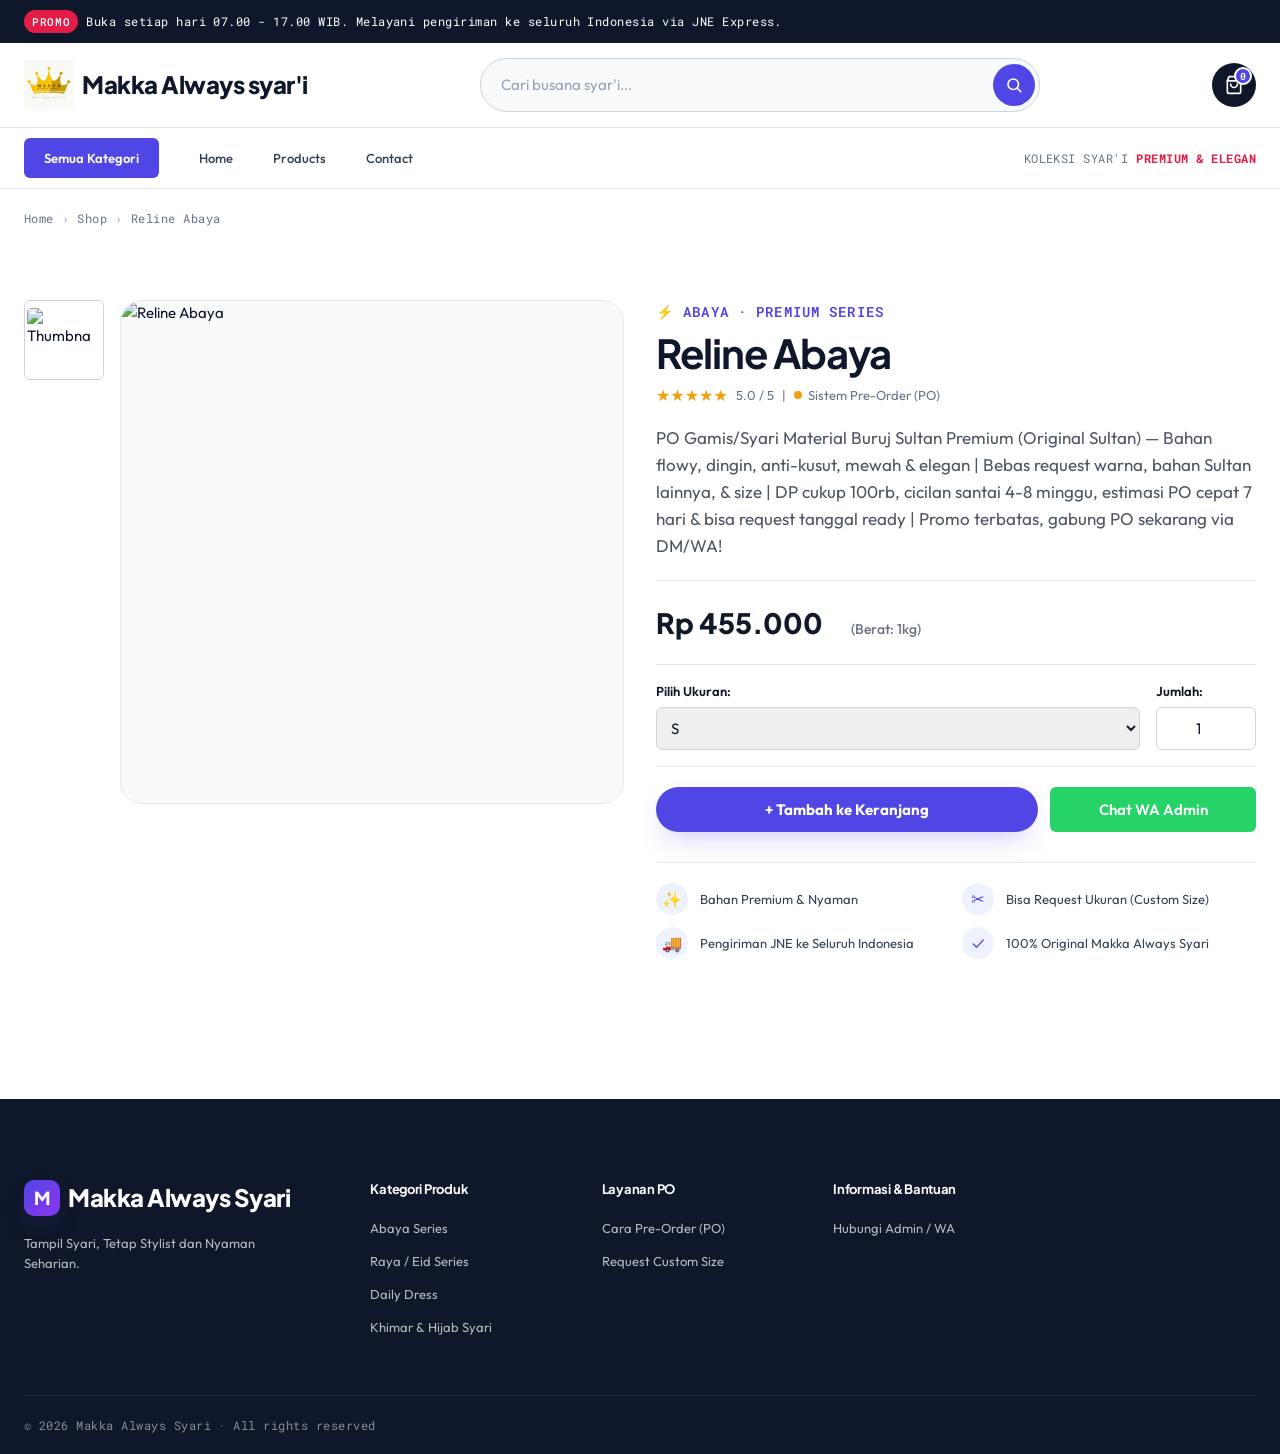
==== commit a4f783f5: "change  size and price" ====
--- a/detailProduct.html
+++ b/detailProduct.html
@@ -131,15 +131,11 @@
               <!-- Size -->
               <div style="flex: 1; min-width: 120px;">
                 <label for="sizeSelect" style="display: block; font-weight: 600; font-size: 13px; margin-bottom: 6px;">Pilih Ukuran:</label>
-                <select id="sizeSelect" style="width: 100%; padding: 10px; border-radius: 6px; border: 1px solid #d1d5db;">
-                  <option value="All Size">All Size</option>
-                  <option value="XS">XS</option>
+                <select id="sizeSelect" style="width: 100%; padding: 10px; border-radius: 6px; border: 1px solid #d1d5db;" onchange="updateSelectedVariantPrice()">
                   <option value="S">S</option>
                   <option value="M">M</option>
                   <option value="L">L</option>
                   <option value="XL">XL</option>
-                  <option value="XXL">XXL</option>
-                  <option value="Request Custom Size">Request Custom Size</option>
                 </select>
               </div>
 
@@ -217,6 +213,28 @@
 
   <script>
     let currentProdData = null;
+    let currentSelectedPrice = 0;
+
+    function updateSelectedVariantPrice() {
+      if (!currentProdData) return;
+      const sizeSelect = document.getElementById('sizeSelect');
+      const selectedSize = sizeSelect ? sizeSelect.value : 'S';
+      
+      currentSelectedPrice = getVariantPrice(currentProdData, selectedSize);
+
+      const priceEl = document.getElementById('pdpPrice');
+      if (priceEl) {
+        priceEl.innerText = formatRupiah(currentSelectedPrice);
+      }
+
+      // Update link WA Admin
+      const adminWA = "6282113145513";
+      const textMessage = encodeURIComponent(`Halo Admin Makka Always Syari, saya tertarik dan ingin pesan produk *${currentProdData.nama_series}* (Ukuran: ${selectedSize}, ${formatRupiah(currentSelectedPrice)}). Mohon info ketersediaannya. Terima kasih!`);
+      const btnDirectWA = document.getElementById('btnDirectWA');
+      if (btnDirectWA) {
+        btnDirectWA.href = `https://wa.me/${adminWA}?text=${textMessage}`;
+      }
+    }
 
     function renderProductDetails(prod) {
       if (!prod) return;
@@ -239,20 +257,21 @@
         thumbImg.src = imgUrl;
       }
 
-      // 3. Nama, Deskripsi, Harga & Berat
+      // 3. Nama, Deskripsi, & Berat
       const title = document.getElementById('pdpTitle');
       const cat = document.getElementById('pdpCategory');
       const desc = document.getElementById('pdpDesc');
-      const price = document.getElementById('pdpPrice');
       const weight = document.getElementById('pdpWeight');
 
       if (title) title.innerText = prod.nama_series;
       if (cat) cat.innerText = `⚡ ${prod.kategori ? prod.kategori.toUpperCase() : 'ABAYA'} · Premium Series`;
       if (desc) desc.innerText = prod.deskripsi || "Busana syar'i bermaterial premium yang sangat nyaman, adem, dan anggun untuk dipakai aktivitas harian maupun acara spesial.";
-      if (price) price.innerText = formatRupiah(prod.harga);
       if (weight) weight.innerText = `(Berat: ${prod.berat || '1kg'})`;
 
-      // 4. Status PO / Ready
+      // 4. Update dropdown size & harga otomatis
+      updateSelectedVariantPrice();
+
+      // 5. Status PO / Ready
       const status = (prod.status_code || '').toLowerCase();
       const statusEl = document.getElementById('pdpStatus');
       if (statusEl) {
@@ -262,14 +281,6 @@
           statusEl.innerHTML = `<span style="width:8px;height:8px;background:#10b981;border-radius:999px;display:inline-block"></span> Ready Stock`;
         }
       }
-
-      // 5. Update Link Direct Chat WhatsApp
-      const adminWA = "6282113145513";
-      const textMessage = encodeURIComponent(`Halo Admin Makka Always Syari, saya tertarik dan ingin konsultasi/order produk *${prod.nama_series}* (${formatRupiah(prod.harga)}). Mohon info ketersediaannya. Terima kasih!`);
-      const btnDirectWA = document.getElementById('btnDirectWA');
-      if (btnDirectWA) {
-        btnDirectWA.href = `https://wa.me/${adminWA}?text=${textMessage}`;
-      }
     }
 
     function initProductDetail() {
@@ -308,10 +319,16 @@
         return;
       }
 
-      const selectedSize = document.getElementById('sizeSelect')?.value || 'All Size';
+      const selectedSize = document.getElementById('sizeSelect')?.value || 'S';
       const selectedQty = parseInt(document.getElementById('qtyInput')?.value) || 1;
-
-      addToCart(currentProdData, selectedQty, selectedSize, 'Standard');
+      const finalPrice = currentSelectedPrice || getVariantPrice(currentProdData, selectedSize);
+
+      const cartProduct = {
+        ...currentProdData,
+        harga: finalPrice
+      };
+
+      addToCart(cartProduct, selectedQty, selectedSize, 'Standard');
     });
 
     document.addEventListener('DOMContentLoaded', initProductDetail);
